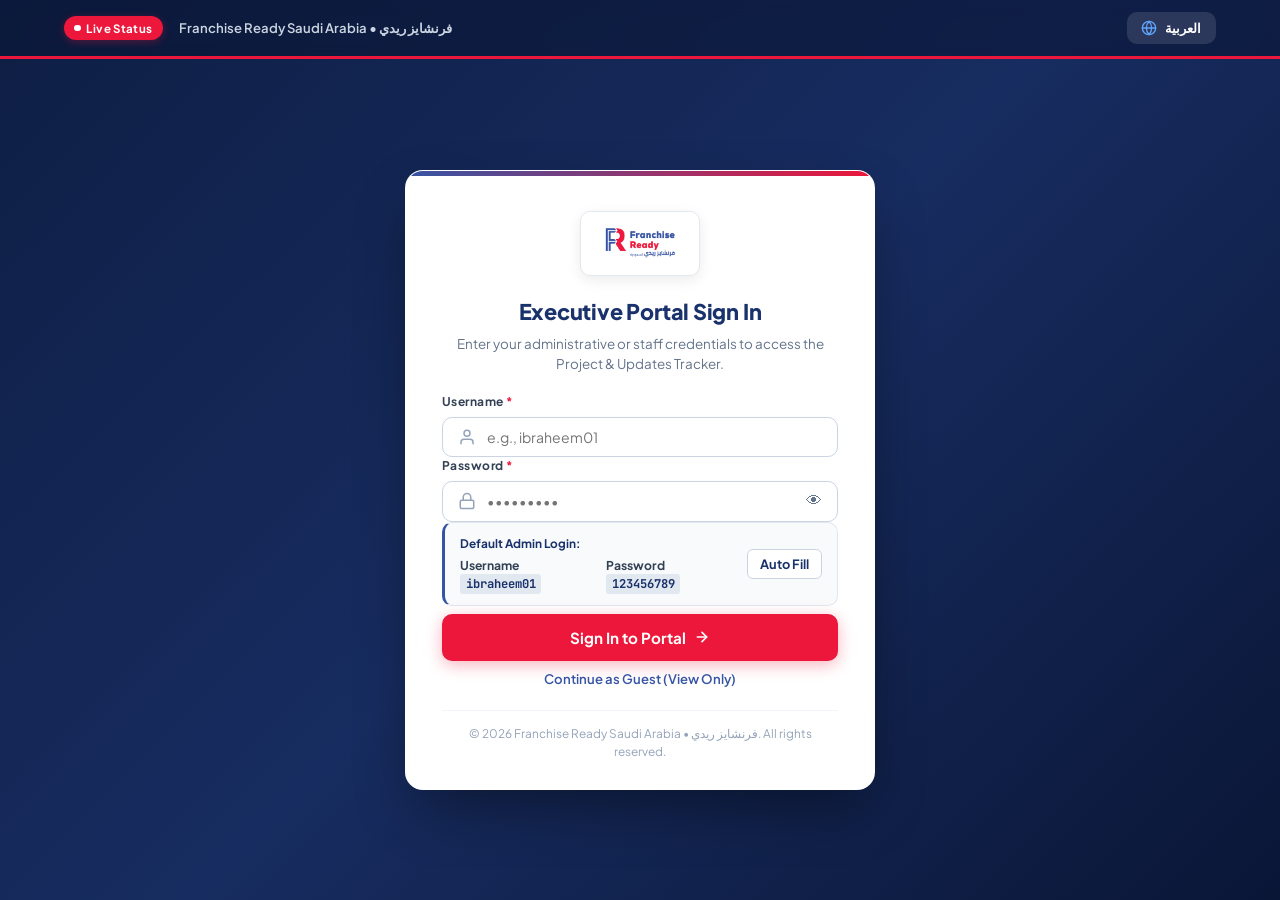
==== login.html @ 6744e1bd "new updates" ====
<!DOCTYPE html>
<html lang="en" dir="ltr" id="htmlRoot">
<head>
  <meta charset="UTF-8">
  <meta name="viewport" content="width=device-width, initial-scale=1.0">
  <title>Franchise Ready | Sign In - تسجيل الدخول</title>
  <link rel="icon" type="image/png" href="assets/logo.png">
  <link rel="preconnect" href="https://fonts.googleapis.com">
  <link rel="preconnect" href="https://fonts.gstatic.com" crossorigin>
  <link href="https://fonts.googleapis.com/css2?family=Cairo:wght@400;600;700;800;900&family=Plus+Jakarta+Sans:wght@400;500;600;700;800&family=JetBrains+Mono:wght@500;600&display=swap" rel="stylesheet">
  <link rel="stylesheet" href="css/style.css">
</head>
<body class="login-body">

  <!-- Top Ambient Header Line -->
  <div class="login-ambient-bar">
    <div class="login-ambient-inner">
      <div class="login-brand-meta">
        <span class="live-status-badge">
          <span class="live-dot"></span> <span data-i18n="liveStatus">Live Status</span>
        </span>
        <span class="login-system-title" data-i18n="appSubtitle">Franchise Ready Saudi Arabia &bull; فرنشايز ريدي</span>
      </div>

      <!-- Bilingual Language Switcher -->
      <button type="button" class="btn btn-lang-switch btn-lang-login" id="btnLangToggle" title="Switch Language / تغيير اللغة">
        <svg class="lang-icon" viewBox="0 0 24 24" width="16" height="16" fill="none" stroke="currentColor" stroke-width="2" stroke-linecap="round" stroke-linejoin="round">
          <circle cx="12" cy="12" r="10"></circle>
          <line x1="2" y1="12" x2="22" y2="12"></line>
          <path d="M12 2a15.3 15.3 0 0 1 4 10 15.3 15.3 0 0 1-4 10 15.3 15.3 0 0 1-4-10 15.3 15.3 0 0 1 4-10z"></path>
        </svg>
        <span id="langText">العربية</span>
      </button>
    </div>
  </div>

  <!-- Centered Login Container -->
  <main class="login-main-container">
    <div class="login-card">
      <!-- Top Red Brand Accent Strip -->
      <div class="login-card-accent"></div>

      <!-- Official Logo Presentation -->
      <div class="login-logo-container">
        <div class="brand-logo-card">
          <img src="assets/logo.png" alt="Franchise Ready Logo" class="brand-logo-img">
        </div>
      </div>

      <!-- Titles -->
      <div class="login-heading">
        <h1 class="login-title" data-i18n="loginPageTitle">Executive Portal Sign In</h1>
        <p class="login-desc" data-i18n="loginPageDesc">Enter your administrative or staff credentials to access the Project &amp; Updates Tracker.</p>
      </div>

      <!-- Alert Error Banner -->
      <div class="login-alert alert-danger" id="loginAlert" style="display: none;"></div>

      <!-- Login Form -->
      <form id="standaloneLoginForm" novalidate>
        <div class="form-group">
          <label for="inputUsername"><span data-i18n="lblUsername">Username</span> <span class="required">*</span></label>
          <div class="input-with-icon">
            <svg class="input-icon" viewBox="0 0 24 24" width="18" height="18" fill="none" stroke="currentColor" stroke-width="2" stroke-linecap="round" stroke-linejoin="round">
              <path d="M20 21v-2a4 4 0 0 0-4-4H8a4 4 0 0 0-4 4v2"></path>
              <circle cx="12" cy="7" r="4"></circle>
            </svg>
            <input type="text" id="inputUsername" class="form-control" placeholder="e.g., ibraheem01" required autocomplete="username">
          </div>
        </div>

        <div class="form-group">
          <label for="inputPassword"><span data-i18n="lblPassword">Password</span> <span class="required">*</span></label>
          <div class="input-with-icon">
            <svg class="input-icon" viewBox="0 0 24 24" width="18" height="18" fill="none" stroke="currentColor" stroke-width="2" stroke-linecap="round" stroke-linejoin="round">
              <rect x="3" y="11" width="18" height="11" rx="2" ry="2"></rect>
              <path d="M7 11V7a5 5 0 0 1 10 0v4"></path>
            </svg>
            <input type="password" id="inputPassword" class="form-control" placeholder="•••••••••" required autocomplete="current-password">
            <button type="button" class="btn-toggle-password" id="btnTogglePassword" title="Show/Hide Password">👁</button>
          </div>
        </div>

        <!-- Default Credentials Helper Card -->
        <div class="login-credentials-box">
          <div class="creds-info">
            <span class="creds-title" data-i18n="hintDefaultCreds">Default Admin Login:</span>
            <div class="creds-tags">
              <span><strong data-i18n="lblUsername">Username:</strong> <code>ibraheem01</code></span>
              <span><strong data-i18n="lblPassword">Password:</strong> <code>123456789</code></span>
            </div>
          </div>
          <button type="button" class="btn btn-sm btn-secondary btn-fill-demo" id="btnFillDemo" title="Auto-fill default admin credentials">
            <span data-i18n="btnAutoFill">Auto Fill</span>
          </button>
        </div>

        <!-- Submit Button -->
        <button type="submit" class="btn btn-primary btn-submit-login" id="btnSubmitLogin">
          <span data-i18n="btnSignIn">Sign In to Portal</span>
          <svg viewBox="0 0 24 24" width="16" height="16" fill="none" stroke="currentColor" stroke-width="2.5" stroke-linecap="round" stroke-linejoin="round">
            <line x1="5" y1="12" x2="19" y2="12"></line>
            <polyline points="12 5 19 12 12 19"></polyline>
          </svg>
        </button>

        <!-- Continue as Guest Option -->
        <div class="login-alt-actions">
          <a href="index.html" class="link-guest-mode" id="linkGuestMode" data-i18n="btnContinueGuest">
            &larr; <span data-i18n="btnContinueGuest">Continue as Guest (View Only)</span>
          </a>
        </div>
      </form>

      <!-- Bottom Security & Copyright Note -->
      <div class="login-footer-note">
        <p>&copy; 2026 Franchise Ready Saudi Arabia &bull; فرنشايز ريدي. <span data-i18n="loginRights">All rights reserved.</span></p>
      </div>
    </div>
  </main>

  <!-- Toast Notification Container -->
  <div class="toast-container" id="toastContainer"></div>

  <script src="js/login.js"></script>
</body>
</html>
---- css/style.css ----
/* ==========================================================================
   Franchise Ready (فرنشايز ريدي السعودية) - Executive Tracker Stylesheet
   Corporate Identity: Royal Blue (#3654a4), Deep Navy (#1a326b) & Scarlet Red (#ec173a)
   Bilingual Support (English & Arabic RTL / LTR), Fully Responsive (Mobile, Tablet, Desktop)
   User Authentication & Access Control, Dynamic Department Management
   Dedicated Standalone Login Page Styles
   ========================================================================== */

:root {
  --font-en: 'Plus Jakarta Sans', -apple-system, BlinkMacSystemFont, "Segoe UI", Roboto, sans-serif;
  --font-ar: 'Cairo', 'Tajawal', -apple-system, BlinkMacSystemFont, sans-serif;
  --font-primary: var(--font-en);
  --font-mono: 'JetBrains Mono', monospace;

  /* Franchise Ready Official Brand Palette */
  --brand-navy: #1a326b;          /* Corporate Royal Navy */
  --brand-navy-dark: #102149;
  --brand-blue: #3654a4;          /* "Franchise" & "F" Blue */
  --brand-blue-light: #5274cc;

  --brand-red: #ec173a;           /* "Ready" & "R" Scarlet Red */
  --brand-red-hover: #d31031;
  --brand-red-subtle: #fee2e2;
  --brand-red-glow: rgba(236, 23, 58, 0.32);

  /* Neutrals & Layout */
  --body-bg: #f3f6fa;
  --surface: #ffffff;
  --surface-hover: #f8fafc;
  --surface-border: #e2e8f0;
  --surface-shadow: 0 4px 16px -2px rgba(26, 50, 107, 0.06), 0 2px 6px -2px rgba(26, 50, 107, 0.03);

  --text-main: #0f172a;
  --text-secondary: #334155;
  --text-muted: #64748b;
  --text-light: #94a3b8;

  /* Status Tokens */
  --status-inprogress-bg: #e0f2fe;
  --status-inprogress-text: #0284c7;
  --status-inprogress-dot: #0284c7;
  --status-inprogress-bar: #0284c7;

  --status-delayed-bg: #fee2e2;
  --status-delayed-text: #ec173a;
  --status-delayed-dot: #ec173a;
  --status-delayed-bar: #ec173a;
  --status-delayed-row: #fff5f5;

  --status-completed-bg: #1a326b;
  --status-completed-text: #ffffff;
  --status-completed-dot: #38bdf8;
  --status-completed-bar: #1a326b;

  /* Design Constants */
  --radius-sm: 6px;
  --radius-md: 10px;
  --radius-lg: 14px;
  --radius-full: 9999px;
  --transition: all 0.2s cubic-bezier(0.16, 1, 0.3, 1);
}

/* Reset & Box Sizing */
*, *::before, *::after {
  box-sizing: border-box;
  margin: 0;
  padding: 0;
}

body {
  font-family: var(--font-primary);
  background-color: var(--body-bg);
  color: var(--text-main);
  line-height: 1.5;
  -webkit-font-smoothing: antialiased;
  min-height: 100vh;
  display: flex;
  flex-direction: column;
}

/* Arabic RTL Typography Mode */
html[dir="rtl"] body {
  font-family: var(--font-ar);
}

/* ==========================================================================
   Header: Franchise Ready Executive Royal Navy Bar with Red Accent
   ========================================================================== */
.app-header {
  background: linear-gradient(180deg, #1b326d 0%, #10214a 100%);
  color: #ffffff;
  border-bottom: 4px solid var(--brand-red);
  box-shadow: 0 4px 20px rgba(16, 33, 74, 0.35);
  position: sticky;
  top: 0;
  z-index: 100;
}

.header-container {
  max-width: 1440px;
  margin: 0 auto;
  padding: 0.95rem 1.75rem;
  display: flex;
  align-items: center;
  justify-content: space-between;
  gap: 1.5rem;
  flex-wrap: wrap;
}

.header-brand {
  display: flex;
  align-items: center;
  gap: 1.15rem;
}

/* Franchise Ready Logo Presentation Card */
.brand-logo-card {
  display: inline-flex;
  align-items: center;
  justify-content: center;
  background-color: #ffffff;
  padding: 0.35rem 0.85rem;
  border-radius: var(--radius-md);
  border: 1.5px solid rgba(255, 255, 255, 0.4);
  box-shadow: 0 4px 12px rgba(0, 0, 0, 0.16), inset 0 1px 0 rgba(255, 255, 255, 0.8);
  transition: var(--transition);
  text-decoration: none;
  cursor: pointer;
}

.brand-logo-card:hover {
  transform: translateY(-1px);
  box-shadow: 0 6px 16px rgba(236, 23, 58, 0.3);
  border-color: var(--brand-red);
}

.brand-logo-img {
  height: 46px;
  width: auto;
  object-fit: contain;
  display: block;
}

.header-titles {
  display: flex;
  flex-direction: column;
  gap: 0.2rem;
}

.title-row {
  display: flex;
  align-items: center;
  gap: 0.85rem;
  flex-wrap: wrap;
}

.app-title {
  font-size: 1.4rem;
  font-weight: 800;
  letter-spacing: -0.02em;
  color: #ffffff;
}

.live-status-badge {
  background-color: var(--brand-red);
  color: #ffffff;
  font-size: 0.72rem;
  font-weight: 700;
  padding: 0.2rem 0.65rem;
  border-radius: var(--radius-full);
  display: inline-flex;
  align-items: center;
  gap: 0.35rem;
  letter-spacing: 0.03em;
  box-shadow: 0 2px 8px var(--brand-red-glow);
}

.live-dot {
  width: 6.5px;
  height: 6.5px;
  border-radius: 50%;
  background-color: #ffffff;
  display: inline-block;
  animation: pulse-live 1.8s infinite;
}

@keyframes pulse-live {
  0% { transform: scale(0.9); opacity: 0.8; }
  50% { transform: scale(1.3); opacity: 1; }
  100% { transform: scale(0.9); opacity: 0.8; }
}

.app-subtitle {
  font-size: 0.82rem;
  color: #b5c7f0;
  font-weight: 500;
}

.header-actions {
  display: flex;
  align-items: center;
  gap: 0.75rem;
  flex-wrap: wrap;
}

/* ==========================================================================
   User Session & Account Dropdown
   ========================================================================== */
.user-session-wrap {
  position: relative;
}

.btn-user-profile {
  background: rgba(255, 255, 255, 0.12);
  border: 1.5px solid rgba(255, 255, 255, 0.25);
  color: #ffffff;
  font-family: inherit;
  font-size: 0.84rem;
  font-weight: 600;
  padding: 0.4rem 0.85rem;
  border-radius: var(--radius-full);
  display: inline-flex;
  align-items: center;
  gap: 0.55rem;
  cursor: pointer;
  transition: var(--transition);
}

.btn-user-profile:hover {
  background: rgba(255, 255, 255, 0.22);
  border-color: rgba(255, 255, 255, 0.45);
}

.user-avatar-mini {
  width: 26px;
  height: 26px;
  border-radius: 50%;
  background-color: var(--brand-red);
  color: #ffffff;
  font-size: 0.76rem;
  font-weight: 800;
  display: flex;
  align-items: center;
  justify-content: center;
  box-shadow: 0 2px 5px rgba(0, 0, 0, 0.2);
}

.user-name-label {
  max-width: 110px;
  overflow: hidden;
  text-overflow: ellipsis;
  white-space: nowrap;
}

.user-role-badge {
  background: rgba(255, 255, 255, 0.2);
  color: #ffffff;
  font-size: 0.68rem;
  font-weight: 700;
  padding: 0.1rem 0.45rem;
  border-radius: var(--radius-full);
}

.dropdown-caret {
  font-size: 0.75rem;
  opacity: 0.7;
}

/* User Account Dropdown Menu */
.user-dropdown-menu {
  position: absolute;
  top: calc(100% + 8px);
  right: 0;
  background: #ffffff;
  color: var(--text-main);
  border-radius: var(--radius-md);
  box-shadow: 0 10px 25px rgba(16, 33, 74, 0.25);
  border: 1px solid var(--surface-border);
  min-width: 210px;
  padding: 0.5rem 0;
  z-index: 200;
  animation: dropdown-fade 0.15s ease-out;
}

html[dir="rtl"] .user-dropdown-menu {
  right: auto;
  left: 0;
}

@keyframes dropdown-fade {
  from { opacity: 0; transform: translateY(-6px); }
  to { opacity: 1; transform: translateY(0); }
}

.dropdown-header {
  padding: 0.5rem 1rem 0.4rem;
  display: flex;
  flex-direction: column;
  gap: 0.1rem;
}

.dropdown-header strong {
  font-size: 0.88rem;
  color: var(--brand-navy);
}

.dropdown-header small {
  font-size: 0.75rem;
  color: var(--text-muted);
}

.dropdown-divider {
  height: 1px;
  background-color: var(--surface-border);
  margin: 0.4rem 0;
}

.dropdown-item {
  width: 100%;
  background: none;
  border: none;
  padding: 0.55rem 1rem;
  text-align: left;
  font-family: inherit;
  font-size: 0.84rem;
  font-weight: 600;
  color: var(--text-secondary);
  cursor: pointer;
  display: flex;
  align-items: center;
  gap: 0.6rem;
  transition: background-color 0.15s ease;
  text-decoration: none;
}

html[dir="rtl"] .dropdown-item {
  text-align: right;
}

.dropdown-item:hover {
  background-color: #f1f5f9;
  color: var(--brand-navy);
}

.dropdown-item.text-danger:hover {
  background-color: #fee2e2;
  color: var(--brand-red);
}

.dropdown-icon {
  font-size: 1rem;
}

/* Bilingual Language Switcher Button */
.btn-lang-switch {
  background: rgba(255, 255, 255, 0.12);
  border: 1.5px solid rgba(255, 255, 255, 0.28);
  color: #ffffff;
  font-weight: 700;
  font-size: 0.84rem;
  display: inline-flex;
  align-items: center;
  gap: 0.45rem;
  padding: 0.55rem 0.95rem;
  border-radius: var(--radius-md);
  cursor: pointer;
  transition: var(--transition);
  font-family: inherit;
}

.btn-lang-switch:hover {
  background: rgba(255, 255, 255, 0.24);
  border-color: #ffffff;
  transform: translateY(-1px);
}

.lang-icon {
  color: #60a5fa;
}

.date-display {
  display: flex;
  align-items: center;
  gap: 0.5rem;
  background: rgba(255, 255, 255, 0.09);
  border: 1px solid rgba(255, 255, 255, 0.15);
  padding: 0.55rem 0.95rem;
  border-radius: var(--radius-md);
  font-size: 0.84rem;
  font-weight: 600;
  color: #cbd5e1;
}

/* Button System */
.btn {
  display: inline-flex;
  align-items: center;
  justify-content: center;
  gap: 0.5rem;
  font-family: inherit;
  font-size: 0.875rem;
  font-weight: 600;
  padding: 0.55rem 1.1rem;
  border-radius: var(--radius-md);
  border: 1px solid transparent;
  cursor: pointer;
  transition: var(--transition);
  user-select: none;
  white-space: nowrap;
}

.btn-sm {
  padding: 0.35rem 0.75rem;
  font-size: 0.8rem;
  border-radius: var(--radius-sm);
}

.btn-secondary {
  background: rgba(255, 255, 255, 0.09);
  border-color: rgba(255, 255, 255, 0.18);
  color: #ffffff;
}

.btn-secondary:hover {
  background: rgba(255, 255, 255, 0.18);
  border-color: rgba(255, 255, 255, 0.28);
}

/* Franchise Ready Red Primary Button */
.btn-primary.btn-new-project {
  background-color: var(--brand-red);
  color: #ffffff;
  box-shadow: 0 4px 14px var(--brand-red-glow);
}

.btn-primary.btn-new-project:hover {
  background-color: var(--brand-red-hover);
  transform: translateY(-1px);
  box-shadow: 0 6px 18px rgba(236, 23, 58, 0.45);
}

/* ==========================================================================
   Main Content Layout
   ========================================================================== */
.main-wrapper {
  max-width: 1440px;
  margin: 0 auto;
  padding: 1.75rem 1.75rem 3.5rem;
  width: 100%;
  display: flex;
  flex-direction: column;
  gap: 1.5rem;
}

/* ==========================================================================
   KPI Metrics Grid with Franchise Ready Accents
   ========================================================================== */
.kpi-grid {
  display: grid;
  grid-template-columns: repeat(4, 1fr);
  gap: 1.25rem;
}

.kpi-card {
  background: var(--surface);
  border: 1px solid var(--surface-border);
  border-radius: var(--radius-lg);
  padding: 1.25rem 1.5rem;
  box-shadow: var(--surface-shadow);
  display: flex;
  align-items: center;
  justify-content: space-between;
  transition: var(--transition);
  position: relative;
  overflow: hidden;
}

.kpi-card:hover {
  transform: translateY(-2px);
  box-shadow: 0 10px 24px -4px rgba(26, 50, 107, 0.1);
}

.kpi-info {
  display: flex;
  flex-direction: column;
  gap: 0.35rem;
}

.kpi-label {
  font-size: 0.72rem;
  font-weight: 700;
  letter-spacing: 0.05em;
  color: var(--text-muted);
}

.kpi-value {
  font-size: 2.15rem;
  font-weight: 800;
  line-height: 1;
  color: var(--text-main);
}

.kpi-icon-box {
  width: 48px;
  height: 48px;
  border-radius: var(--radius-md);
  display: flex;
  align-items: center;
  justify-content: center;
}

/* Total Card */
.card-total .kpi-icon-box {
  background-color: #f1f5f9;
  color: var(--brand-navy);
}

/* In Progress Card */
.card-in-progress {
  border-left: 4.5px solid #0284c7;
}
.card-in-progress .kpi-icon-box {
  background-color: #e0f2fe;
  color: #0284c7;
}

/* Delayed / Urgent Card (Franchise Ready Red) */
.card-delayed {
  border-left: 4.5px solid var(--brand-red);
}
.card-delayed .kpi-icon-box {
  background-color: var(--brand-red-subtle);
  color: var(--brand-red);
}
.alert-text {
  color: var(--brand-red);
}

/* Completed Card (Franchise Ready Navy) */
.card-completed {
  border-left: 4.5px solid var(--brand-navy);
}
.card-completed .kpi-icon-box {
  background-color: #e2e8f0;
  color: var(--brand-navy);
}

/* RTL Mirrored Borders for KPI Cards */
html[dir="rtl"] .card-in-progress {
  border-left: 1px solid var(--surface-border);
  border-right: 4.5px solid #0284c7;
}
html[dir="rtl"] .card-delayed {
  border-left: 1px solid var(--surface-border);
  border-right: 4.5px solid var(--brand-red);
}
html[dir="rtl"] .card-completed {
  border-left: 1px solid var(--surface-border);
  border-right: 4.5px solid var(--brand-navy);
}

/* ==========================================================================
   Toolbar: Search & Filter Tabs
   ========================================================================== */
.toolbar-section {
  display: flex;
  align-items: center;
  justify-content: space-between;
  gap: 1.25rem;
  flex-wrap: wrap;
}

.search-input-wrapper {
  position: relative;
  flex: 1;
  min-width: 320px;
  max-width: 580px;
}

.search-icon {
  position: absolute;
  left: 1.1rem;
  top: 50%;
  transform: translateY(-50%);
  color: var(--text-light);
  pointer-events: none;
}

.search-input-wrapper input {
  width: 100%;
  background: var(--surface);
  border: 1px solid var(--surface-border);
  padding: 0.8rem 2.5rem 0.8rem 2.85rem;
  border-radius: var(--radius-full);
  font-family: inherit;
  font-size: 0.88rem;
  color: var(--text-main);
  outline: none;
  transition: var(--transition);
  box-shadow: 0 1px 3px rgba(0, 0, 0, 0.03);
}

.search-input-wrapper input:focus {
  border-color: var(--brand-red);
  box-shadow: 0 0 0 3px rgba(236, 23, 58, 0.12);
}

.btn-clear-search {
  position: absolute;
  right: 1rem;
  top: 50%;
  transform: translateY(-50%);
  background: none;
  border: none;
  color: var(--text-muted);
  cursor: pointer;
  font-size: 0.95rem;
  padding: 0.2rem;
  border-radius: 50%;
}
.btn-clear-search:hover {
  color: var(--text-main);
}

/* RTL Mirrored Search Input */
html[dir="rtl"] .search-icon {
  left: auto;
  right: 1.1rem;
}
html[dir="rtl"] .search-input-wrapper input {
  padding: 0.8rem 2.85rem 0.8rem 2.5rem;
}
html[dir="rtl"] .btn-clear-search {
  right: auto;
  left: 1rem;
}

.filter-pills {
  display: flex;
  align-items: center;
  gap: 0.5rem;
  background: var(--surface);
  padding: 0.35rem 0.45rem;
  border-radius: var(--radius-full);
  border: 1px solid var(--surface-border);
  box-shadow: var(--surface-shadow);
  overflow-x: auto;
}

.filter-btn {
  background: transparent;
  border: none;
  font-family: inherit;
  font-size: 0.84rem;
  font-weight: 600;
  color: var(--text-secondary);
  padding: 0.45rem 1rem;
  border-radius: var(--radius-full);
  cursor: pointer;
  transition: var(--transition);
  display: inline-flex;
  align-items: center;
  gap: 0.45rem;
  white-space: nowrap;
}

.filter-btn:hover {
  color: var(--text-main);
  background: #f1f5f9;
}

.filter-btn.active {
  background: var(--brand-navy);
  color: #ffffff;
}

.badge-count {
  font-size: 0.72rem;
  font-weight: 700;
  padding: 0.1rem 0.45rem;
  border-radius: var(--radius-full);
  background: rgba(0, 0, 0, 0.08);
  color: inherit;
}

.filter-btn.active .badge-count {
  background: rgba(255, 255, 255, 0.2);
  color: #ffffff;
}

.alert-count {
  color: var(--brand-red);
}
.filter-btn.active .alert-count {
  color: #ffffff;
}

/* ==========================================================================
   Table & Data Grid Presentation
   ========================================================================== */
.data-table-container {
  background: var(--surface);
  border-radius: var(--radius-lg);
  border: 1px solid var(--surface-border);
  box-shadow: var(--surface-shadow);
  overflow: hidden;
  display: flex;
  flex-direction: column;
}

.table-responsive {
  width: 100%;
  overflow-x: auto;
}

.projects-table {
  width: 100%;
  border-collapse: collapse;
  text-align: left;
}

html[dir="rtl"] .projects-table {
  text-align: right;
}

.projects-table thead th {
  background-color: var(--brand-navy);
  color: #ffffff;
  font-size: 0.74rem;
  font-weight: 700;
  letter-spacing: 0.05em;
  padding: 1.05rem 1.25rem;
  border: none;
  white-space: nowrap;
  user-select: none;
  border-bottom: 2.5px solid var(--brand-red);
}

.projects-table thead th.sortable {
  cursor: pointer;
  transition: background-color 0.15s ease;
}

.projects-table thead th.sortable:hover {
  background-color: #213d7f;
}

.th-content {
  display: inline-flex;
  align-items: center;
  gap: 0.4rem;
}

.sort-icon {
  font-size: 0.8rem;
  opacity: 0.6;
}

.projects-table tbody tr {
  border-bottom: 1px solid #f1f5f9;
  transition: background-color 0.15s ease;
}

.projects-table tbody tr:hover {
  background-color: var(--surface-hover);
}

.projects-table tbody tr.row-delayed-urgent {
  background-color: var(--status-delayed-row);
}
.projects-table tbody tr.row-delayed-urgent:hover {
  background-color: #ffeceb;
}

.projects-table td {
  padding: 1.1rem 1.25rem;
  font-size: 0.88rem;
  color: var(--text-main);
  vertical-align: middle;
}

/* Department Cell */
.dept-cell {
  display: flex;
  align-items: center;
  gap: 0.75rem;
}

.dept-icon-box {
  color: #3b82f6;
  display: flex;
  align-items: center;
  justify-content: center;
  flex-shrink: 0;
}

.dept-info {
  display: flex;
  flex-direction: column;
}

.dept-name {
  font-weight: 700;
  color: var(--text-main);
}

.dept-project-code {
  font-size: 0.76rem;
  font-family: var(--font-mono);
  color: var(--text-muted);
}

/* Project Manager Cell */
.manager-cell {
  display: flex;
  align-items: center;
  gap: 0.75rem;
}

.manager-avatar {
  width: 32px;
  height: 32px;
  border-radius: 50%;
  background-color: #e0f2fe;
  color: #0369a1;
  font-size: 0.82rem;
  font-weight: 800;
  display: flex;
  align-items: center;
  justify-content: center;
  flex-shrink: 0;
  border: 1.5px solid #bae6fd;
}

.manager-avatar.avatar-s { background-color: #fee2e2; color: var(--brand-red); border-color: #fecaca; }
.manager-avatar.avatar-t { background-color: #e0e7ff; color: #4338ca; border-color: #c7d2fe; }
.manager-avatar.avatar-n { background-color: #fef3c7; color: #b45309; border-color: #fde68a; }
.manager-avatar.avatar-k { background-color: #e0f2fe; color: #0369a1; border-color: #bae6fd; }

.manager-name {
  font-weight: 600;
  color: var(--text-secondary);
}

/* Status Badges */
.status-pill {
  display: inline-flex;
  align-items: center;
  gap: 0.45rem;
  padding: 0.35rem 0.85rem;
  border-radius: var(--radius-full);
  font-size: 0.8rem;
  font-weight: 700;
  letter-spacing: 0.01em;
  white-space: nowrap;
}

.status-pill.in-progress {
  background-color: var(--status-inprogress-bg);
  color: var(--status-inprogress-text);
}
.status-pill.in-progress .status-dot {
  width: 6.5px;
  height: 6.5px;
  border-radius: 50%;
  background-color: var(--status-inprogress-dot);
}

.status-pill.delayed-urgent {
  background-color: var(--status-delayed-bg);
  color: var(--status-delayed-text);
}
.status-pill.delayed-urgent .status-dot {
  width: 6.5px;
  height: 6.5px;
  border-radius: 50%;
  background-color: var(--status-delayed-dot);
}

.status-pill.completed {
  background-color: var(--status-completed-bg);
  color: var(--status-completed-text);
}
.status-pill.completed .status-dot {
  display: none;
}
.status-pill.completed::before {
  content: "✓";
  font-weight: 800;
  font-size: 0.85rem;
  margin-right: 0.2rem;
}
html[dir="rtl"] .status-pill.completed::before {
  margin-right: 0;
  margin-left: 0.2rem;
}

/* Progress Cell */
.progress-cell {
  display: flex;
  flex-direction: column;
  gap: 0.35rem;
  min-width: 140px;
}

.progress-header {
  display: flex;
  justify-content: space-between;
  font-size: 0.78rem;
  font-weight: 700;
  color: var(--text-secondary);
}

.progress-track {
  height: 6.5px;
  width: 100%;
  background-color: #e2e8f0;
  border-radius: var(--radius-full);
  overflow: hidden;
}

.progress-fill {
  height: 100%;
  border-radius: var(--radius-full);
  transition: width 0.4s ease;
}

.progress-fill.fill-in-progress { background-color: var(--status-inprogress-bar); }
.progress-fill.fill-delayed { background-color: var(--status-delayed-bar); }
.progress-fill.fill-completed { background-color: var(--status-completed-bar); }

/* Latest Updates Cell with Click-to-edit */
.update-cell {
  max-width: 380px;
  cursor: pointer;
  position: relative;
  padding: 0.4rem 0.5rem;
  border-radius: var(--radius-sm);
  transition: background-color 0.15s ease;
}

.update-cell:hover {
  background-color: rgba(54, 84, 164, 0.08);
}

.update-text {
  font-size: 0.86rem;
  line-height: 1.45;
  color: var(--text-main);
  display: -webkit-box;
  -webkit-line-clamp: 2;
  -webkit-box-orient: vertical;
  overflow: hidden;
}

.update-meta {
  display: flex;
  align-items: center;
  gap: 0.4rem;
  margin-top: 0.35rem;
  font-size: 0.74rem;
  color: var(--text-light);
}

.update-edit-hint {
  font-size: 0.72rem;
  color: var(--brand-blue);
  font-weight: 600;
  opacity: 0;
  transition: opacity 0.15s ease;
}

.update-cell:hover .update-edit-hint {
  opacity: 1;
}

/* Due Date Cell */
.date-cell {
  display: inline-flex;
  align-items: center;
  gap: 0.5rem;
  font-family: var(--font-mono);
  font-size: 0.84rem;
  color: var(--text-secondary);
  white-space: nowrap;
}

.date-cell svg {
  color: #3b82f6;
}

.date-overdue {
  color: var(--brand-red);
  font-weight: 700;
}
.date-overdue svg {
  color: var(--brand-red);
}

/* Action Buttons */
.actions-cell {
  display: flex;
  align-items: center;
  justify-content: center;
  gap: 0.5rem;
}

.btn-action-icon {
  width: 32px;
  height: 32px;
  border-radius: var(--radius-sm);
  border: 1px solid transparent;
  background: transparent;
  display: inline-flex;
  align-items: center;
  justify-content: center;
  cursor: pointer;
  transition: var(--transition);
}

.btn-action-edit {
  color: var(--brand-blue);
}
.btn-action-edit:hover {
  background-color: #eff6ff;
  border-color: #bfdbfe;
}

.btn-action-delete {
  color: var(--brand-red);
}
.btn-action-delete:hover {
  background-color: #fef2f2;
  border-color: #fecaca;
}

/* ==========================================================================
   Table Footer & Legend
   ========================================================================== */
.table-footer {
  padding: 1.1rem 1.5rem;
  border-top: 1px solid var(--surface-border);
  background-color: #fafbfd;
  display: flex;
  align-items: center;
  justify-content: space-between;
  flex-wrap: wrap;
  gap: 1rem;
}

.legend-group {
  display: flex;
  align-items: center;
  gap: 1.5rem;
  flex-wrap: wrap;
  font-size: 0.8rem;
  color: var(--text-secondary);
  font-weight: 500;
}

.legend-item {
  display: flex;
  align-items: center;
  gap: 0.45rem;
}

.legend-dot {
  width: 8.5px;
  height: 8.5px;
  border-radius: 50%;
}
.dot-blue { background-color: #0284c7; }
.dot-red { background-color: var(--brand-red); }

.inline-edit-hint {
  color: var(--brand-blue);
  font-weight: 600;
  background: #eff6ff;
  padding: 0.2rem 0.6rem;
  border-radius: var(--radius-sm);
}

.footer-meta {
  display: flex;
  align-items: center;
  gap: 1.25rem;
}

.btn-text-action {
  background: none;
  border: none;
  font-family: inherit;
  font-size: 0.8rem;
  font-weight: 600;
  color: #64748b;
  cursor: pointer;
  display: inline-flex;
  align-items: center;
  gap: 0.35rem;
  transition: color 0.15s ease;
}
.btn-text-action:hover {
  color: var(--brand-red);
}

.last-sync-time {
  font-size: 0.78rem;
  color: var(--text-light);
}

/* Empty State */
.empty-state {
  padding: 3.5rem 1.5rem;
  text-align: center;
  display: flex;
  flex-direction: column;
  align-items: center;
  gap: 0.75rem;
}
.empty-icon {
  font-size: 2.75rem;
  opacity: 0.7;
}
.empty-state h3 {
  font-size: 1.25rem;
  font-weight: 700;
  color: var(--text-main);
}
.empty-state p {
  color: var(--text-muted);
  max-width: 420px;
  font-size: 0.88rem;
}

/* ==========================================================================
   Modals: Franchise Ready Branded Dialogs (Matches Screenshot 1 & 2)
   ========================================================================== */
.modal-backdrop {
  position: fixed;
  inset: 0;
  background-color: rgba(16, 33, 74, 0.72);
  backdrop-filter: blur(4px);
  display: flex;
  align-items: center;
  justify-content: center;
  z-index: 1000;
  opacity: 0;
  visibility: hidden;
  transition: all 0.2s cubic-bezier(0.16, 1, 0.3, 1);
  padding: 1rem;
}

.modal-backdrop.show {
  opacity: 1;
  visibility: visible;
}

.modal-dialog {
  background: var(--surface);
  border-radius: var(--radius-lg);
  box-shadow: 0 20px 40px -8px rgba(16, 33, 74, 0.45);
  width: 100%;
  max-width: 640px;
  overflow: hidden;
  transform: translateY(20px) scale(0.97);
  transition: transform 0.25s cubic-bezier(0.16, 1, 0.3, 1);
  border: 1px solid rgba(255, 255, 255, 0.15);
}

.modal-backdrop.show .modal-dialog {
  transform: translateY(0) scale(1);
}

.modal-dialog.modal-sm {
  max-width: 460px;
}

/* Modal Header: Franchise Ready Navy with Red Accent Line */
.modal-header {
  background: linear-gradient(180deg, #1b326d 0%, #10214a 100%);
  color: #ffffff;
  padding: 1.15rem 1.5rem;
  display: flex;
  align-items: center;
  justify-content: space-between;
  border-bottom: 3.5px solid var(--brand-red);
}

.modal-title-wrap {
  display: flex;
  align-items: center;
  gap: 0.75rem;
}

.modal-header-icon {
  color: var(--brand-red);
  display: flex;
  align-items: center;
}

.modal-title {
  font-size: 1.15rem;
  font-weight: 700;
  color: #ffffff;
}

.btn-modal-close {
  background: rgba(255, 255, 255, 0.1);
  border: none;
  color: #ffffff;
  width: 28px;
  height: 28px;
  border-radius: var(--radius-sm);
  cursor: pointer;
  display: flex;
  align-items: center;
  justify-content: center;
  font-size: 0.9rem;
  transition: background-color 0.15s ease;
}
.btn-modal-close:hover {
  background: var(--brand-red);
}

.modal-body {
  padding: 1.5rem;
  display: flex;
  flex-direction: column;
  gap: 1.15rem;
  max-height: calc(85vh - 130px);
  overflow-y: auto;
}

.form-grid-2 {
  display: grid;
  grid-template-columns: 1fr 1fr;
  gap: 1rem;
}

.form-grid-3 {
  display: grid;
  grid-template-columns: 1.1fr 1.1fr 1.3fr;
  gap: 1rem;
  align-items: end;
}

.form-group {
  display: flex;
  flex-direction: column;
  gap: 0.35rem;
}

.form-group label {
  font-size: 0.75rem;
  font-weight: 700;
  letter-spacing: 0.04em;
  color: var(--text-secondary);
}

.form-group label .required {
  color: var(--brand-red);
}

.form-control {
  font-family: inherit;
  font-size: 0.88rem;
  color: var(--text-main);
  background-color: #ffffff;
  border: 1px solid #cbd5e1;
  border-radius: var(--radius-md);
  padding: 0.65rem 0.85rem;
  outline: none;
  transition: var(--transition);
  width: 100%;
}

.form-control:focus {
  border-color: var(--brand-blue);
  box-shadow: 0 0 0 3px rgba(54, 84, 164, 0.15);
}

.form-control.is-invalid {
  border-color: var(--brand-red);
}

.field-error {
  font-size: 0.72rem;
  color: var(--brand-red);
  font-weight: 600;
  min-height: 14px;
}

/* ==========================================================================
   Dynamic Department Choose / Add Styles
   ========================================================================== */
.dept-label-row {
  display: flex;
  align-items: center;
  justify-content: space-between;
}

.btn-add-dept-pill {
  color: var(--brand-blue);
  font-size: 0.74rem;
  font-weight: 700;
  background: #eff6ff;
  border: 1px solid #bfdbfe;
  padding: 0.15rem 0.55rem;
  border-radius: var(--radius-full);
  display: inline-flex;
  align-items: center;
  gap: 0.25rem;
  transition: var(--transition);
}

.btn-add-dept-pill:hover {
  background: var(--brand-blue);
  color: #ffffff;
  border-color: var(--brand-blue);
}

.plus-icon {
  font-weight: 800;
  font-size: 0.85rem;
}

.inline-add-dept-box {
  margin-top: 0.45rem;
  background: #f8fafc;
  border: 1px dashed var(--brand-blue);
  border-radius: var(--radius-md);
  padding: 0.65rem;
  display: flex;
  flex-direction: column;
  gap: 0.5rem;
  animation: dropdown-fade 0.2s ease-out;
}

.add-dept-actions {
  display: flex;
  justify-content: flex-end;
  gap: 0.45rem;
}

/* Custom Range Slider with Percentage Badge */
.progress-label-row {
  display: flex;
  justify-content: space-between;
  align-items: center;
  margin-bottom: 0.2rem;
}

.progress-badge-val {
  background-color: #e0f2fe;
  color: #0369a1;
  font-family: var(--font-mono);
  font-size: 0.78rem;
  font-weight: 800;
  padding: 0.15rem 0.5rem;
  border-radius: var(--radius-sm);
  border: 1px solid #bae6fd;
}

.range-slider-wrapper {
  padding: 0.45rem 0;
}

input[type="range"] {
  -webkit-appearance: none;
  width: 100%;
  height: 6px;
  background: #cbd5e1;
  border-radius: 5px;
  outline: none;
  cursor: pointer;
}

input[type="range"]::-webkit-slider-thumb {
  -webkit-appearance: none;
  appearance: none;
  width: 18px;
  height: 18px;
  border-radius: 50%;
  background: var(--brand-blue);
  border: 2px solid #ffffff;
  box-shadow: 0 2px 5px rgba(0, 0, 0, 0.25);
  cursor: pointer;
  transition: transform 0.1s ease;
}

input[type="range"]::-webkit-slider-thumb:hover {
  transform: scale(1.15);
}

/* Modal Footer */
.modal-footer {
  padding: 1.15rem 1.5rem;
  background-color: #f8fafc;
  border-top: 1px solid var(--surface-border);
  display: flex;
  align-items: center;
  justify-content: flex-end;
  gap: 0.75rem;
}

.btn-cancel {
  background: #ffffff;
  border: 1px solid #cbd5e1;
  color: var(--text-secondary);
}
.btn-cancel:hover {
  background: #f1f5f9;
  color: var(--text-main);
}

.btn-save {
  background-color: #2563eb;
  color: #ffffff;
  box-shadow: 0 2px 6px rgba(37, 99, 235, 0.3);
}
.btn-save:hover {
  background-color: #1d4ed8;
}

.modal-header-danger {
  background: #991b1b;
  border-bottom-color: var(--brand-red);
}

.btn-danger {
  background-color: var(--brand-red);
  color: #ffffff;
}
.btn-danger:hover {
  background-color: var(--brand-red-hover);
}

/* ==========================================================================
   Login Modal & Hints
   ========================================================================== */
.login-modal-logo {
  height: 34px;
  width: auto;
  object-fit: contain;
}

.login-alert {
  padding: 0.65rem 0.95rem;
  border-radius: var(--radius-md);
  font-size: 0.82rem;
  font-weight: 600;
  margin-bottom: 0.25rem;
}
.alert-danger {
  background-color: #fee2e2;
  color: #b91c1c;
  border: 1px solid #fecaca;
}

.login-credentials-hint {
  background-color: #f1f5f9;
  border-left: 3.5px solid var(--brand-blue);
  padding: 0.65rem 0.85rem;
  border-radius: var(--radius-sm);
  font-size: 0.78rem;
  color: var(--text-secondary);
  display: flex;
  flex-direction: column;
  gap: 0.2rem;
  margin-top: 0.35rem;
}
html[dir="rtl"] .login-credentials-hint {
  border-left: none;
  border-right: 3.5px solid var(--brand-blue);
}

.login-credentials-hint code {
  font-family: var(--font-mono);
  background: #e2e8f0;
  padding: 0.1rem 0.35rem;
  border-radius: 3px;
  color: var(--brand-navy);
  font-weight: 700;
}

/* ==========================================================================
   User Management Modal
   ========================================================================== */
.user-mgmt-top {
  display: flex;
  align-items: center;
  justify-content: space-between;
  margin-bottom: 0.75rem;
}
.user-mgmt-top h3 {
  font-size: 1.05rem;
  font-weight: 700;
  color: var(--brand-navy);
}

.add-user-card {
  background: #f8fafc;
  border: 1px solid var(--surface-border);
  border-radius: var(--radius-md);
  padding: 1rem;
  margin-bottom: 1.25rem;
  animation: dropdown-fade 0.2s ease-out;
}
.add-user-card h4 {
  font-size: 0.92rem;
  font-weight: 700;
  color: var(--brand-navy);
  margin-bottom: 0.75rem;
}

.add-user-btn-row {
  display: flex;
  justify-content: flex-end;
  gap: 0.5rem;
  margin-top: 0.5rem;
}

.users-table {
  width: 100%;
  border-collapse: collapse;
}

.users-table th {
  background: var(--surface-hover);
  color: var(--text-secondary);
  font-size: 0.76rem;
  font-weight: 700;
  padding: 0.65rem 0.85rem;
  border-bottom: 1px solid var(--surface-border);
  text-align: left;
}
html[dir="rtl"] .users-table th {
  text-align: right;
}

.users-table td {
  padding: 0.75rem 0.85rem;
  font-size: 0.85rem;
  border-bottom: 1px solid #f1f5f9;
  vertical-align: middle;
}

.role-badge {
  font-size: 0.72rem;
  font-weight: 700;
  padding: 0.15rem 0.55rem;
  border-radius: var(--radius-full);
  display: inline-block;
}

.role-badge.role-admin {
  background-color: #fee2e2;
  color: var(--brand-red);
  border: 1px solid #fecaca;
}

.role-badge.role-user {
  background-color: #e0f2fe;
  color: #0369a1;
  border: 1px solid #bae6fd;
}

/* ==========================================================================
   STANDALONE LOGIN PAGE STYLES (login.html)
   ========================================================================== */
.login-body {
  min-height: 100vh;
  background: linear-gradient(135deg, #0e1e44 0%, #172c60 50%, #0a1636 100%);
  display: flex;
  flex-direction: column;
  position: relative;
  overflow-x: hidden;
}

/* Top Ambient Bar */
.login-ambient-bar {
  width: 100%;
  border-bottom: 3px solid var(--brand-red);
  background: rgba(10, 22, 54, 0.6);
  backdrop-filter: blur(8px);
  position: relative;
  z-index: 20;
}

.login-ambient-inner {
  max-width: 1200px;
  margin: 0 auto;
  padding: 0.75rem 1.5rem;
  display: flex;
  align-items: center;
  justify-content: space-between;
}

.login-brand-meta {
  display: flex;
  align-items: center;
  gap: 1rem;
}

.login-system-title {
  color: #cbd5e1;
  font-size: 0.82rem;
  font-weight: 600;
}

.btn-lang-login {
  padding: 0.45rem 0.85rem;
  font-size: 0.8rem;
}

/* Main Container Centering */
.login-main-container {
  flex: 1;
  display: flex;
  align-items: center;
  justify-content: center;
  padding: 2.5rem 1.5rem;
  position: relative;
  z-index: 10;
}

/* Login Card */
.login-card {
  width: 100%;
  max-width: 470px;
  background: #ffffff;
  border-radius: 18px;
  box-shadow: 0 25px 60px -12px rgba(0, 0, 0, 0.45);
  border: 1px solid rgba(255, 255, 255, 0.18);
  position: relative;
  overflow: hidden;
  padding: 2.25rem 2.25rem 1.75rem;
  display: flex;
  flex-direction: column;
  gap: 1.25rem;
  animation: card-appear 0.3s cubic-bezier(0.16, 1, 0.3, 1);
}

@keyframes card-appear {
  from { opacity: 0; transform: translateY(20px) scale(0.97); }
  to { opacity: 1; transform: translateY(0) scale(1); }
}

.login-card-accent {
  position: absolute;
  top: 0;
  left: 0;
  right: 0;
  height: 5px;
  background: linear-gradient(90deg, var(--brand-blue) 0%, var(--brand-red) 100%);
}

.login-logo-container {
  display: flex;
  justify-content: center;
  margin-top: 0.25rem;
}

.login-logo-container .brand-logo-card {
  box-shadow: 0 4px 14px rgba(0, 0, 0, 0.08);
  border: 1.5px solid #e2e8f0;
}
.login-logo-container .brand-logo-img {
  height: 52px;
}

.login-heading {
  text-align: center;
  display: flex;
  flex-direction: column;
  gap: 0.35rem;
}

.login-title {
  font-size: 1.35rem;
  font-weight: 800;
  color: var(--brand-navy);
  letter-spacing: -0.01em;
}

.login-desc {
  font-size: 0.84rem;
  color: var(--text-muted);
  line-height: 1.45;
}

/* Input With Icon */
.input-with-icon {
  position: relative;
  display: flex;
  align-items: center;
}

.input-icon {
  position: absolute;
  left: 1rem;
  color: var(--text-light);
  pointer-events: none;
}

html[dir="rtl"] .input-icon {
  left: auto;
  right: 1rem;
}

.input-with-icon .form-control {
  padding-left: 2.75rem;
  padding-right: 2.5rem;
}

html[dir="rtl"] .input-with-icon .form-control {
  padding-left: 2.5rem;
  padding-right: 2.75rem;
}

.btn-toggle-password {
  position: absolute;
  right: 0.75rem;
  background: none;
  border: none;
  cursor: pointer;
  font-size: 1rem;
  color: var(--text-muted);
  padding: 0.25rem;
}

html[dir="rtl"] .btn-toggle-password {
  right: auto;
  left: 0.75rem;
}

/* Credentials Helper Box */
.login-credentials-box {
  background: #f8fafc;
  border: 1px solid var(--surface-border);
  border-left: 3.5px solid var(--brand-blue);
  border-radius: var(--radius-md);
  padding: 0.75rem 0.95rem;
  display: flex;
  align-items: center;
  justify-content: space-between;
  gap: 0.75rem;
}

html[dir="rtl"] .login-credentials-box {
  border-left: 1px solid var(--surface-border);
  border-right: 3.5px solid var(--brand-blue);
}

.creds-info {
  display: flex;
  flex-direction: column;
  gap: 0.2rem;
}

.creds-title {
  font-size: 0.74rem;
  font-weight: 700;
  color: var(--brand-navy);
}

.creds-tags {
  display: flex;
  gap: 0.65rem;
  font-size: 0.76rem;
  color: var(--text-secondary);
}

.creds-tags code {
  font-family: var(--font-mono);
  background: #e2e8f0;
  padding: 0.1rem 0.35rem;
  border-radius: 3px;
  color: var(--brand-navy);
  font-weight: 700;
}

.btn-fill-demo {
  background: #ffffff;
  border: 1px solid #cbd5e1;
  color: var(--brand-navy);
  font-weight: 700;
  cursor: pointer;
}
.btn-fill-demo:hover {
  background: #f1f5f9;
  border-color: var(--brand-blue);
}

/* Submit Login Button */
.btn-submit-login {
  width: 100%;
  background: var(--brand-red);
  color: #ffffff;
  padding: 0.8rem 1.25rem;
  font-size: 0.95rem;
  font-weight: 700;
  box-shadow: 0 4px 16px var(--brand-red-glow);
  margin-top: 0.5rem;
}
.btn-submit-login:hover {
  background: var(--brand-red-hover);
  transform: translateY(-1px);
  box-shadow: 0 6px 20px rgba(236, 23, 58, 0.45);
}

.login-alt-actions {
  text-align: center;
  margin-top: 0.35rem;
}

.link-guest-mode {
  font-size: 0.82rem;
  font-weight: 600;
  color: var(--brand-blue);
  text-decoration: none;
  transition: color 0.15s ease;
}
.link-guest-mode:hover {
  color: var(--brand-red);
  text-decoration: underline;
}

.login-footer-note {
  text-align: center;
  border-top: 1px solid #f1f5f9;
  padding-top: 0.85rem;
  font-size: 0.74rem;
  color: var(--text-light);
}

/* ==========================================================================
   Mobile Floating Action Button (FAB)
   ========================================================================== */
.fab-new-project {
  display: none;
  position: fixed;
  bottom: 1.5rem;
  right: 1.5rem;
  width: 56px;
  height: 56px;
  border-radius: 50%;
  background-color: var(--brand-red);
  color: #ffffff;
  border: none;
  box-shadow: 0 4px 18px var(--brand-red-glow);
  cursor: pointer;
  z-index: 90;
  align-items: center;
  justify-content: center;
  transition: transform 0.2s cubic-bezier(0.16, 1, 0.3, 1);
}

html[dir="rtl"] .fab-new-project {
  right: auto;
  left: 1.5rem;
}

.fab-new-project:active {
  transform: scale(0.92);
}

/* ==========================================================================
   Toast Notifications
   ========================================================================== */
.toast-container {
  position: fixed;
  bottom: 1.5rem;
  right: 1.5rem;
  display: flex;
  flex-direction: column;
  gap: 0.5rem;
  z-index: 2000;
  pointer-events: none;
}

html[dir="rtl"] .toast-container {
  right: auto;
  left: 1.5rem;
}

.toast {
  pointer-events: auto;
  background: var(--brand-navy);
  color: #ffffff;
  padding: 0.75rem 1.15rem;
  border-radius: var(--radius-md);
  box-shadow: 0 10px 25px -5px rgba(0, 0, 0, 0.35);
  font-size: 0.85rem;
  font-weight: 500;
  display: flex;
  align-items: center;
  gap: 0.65rem;
  transform: translateY(20px);
  opacity: 0;
  transition: all 0.25s cubic-bezier(0.16, 1, 0.3, 1);
}

.toast.show {
  transform: translateY(0);
  opacity: 1;
}

.toast-success { border-left: 4px solid #10b981; }
.toast-error { border-left: 4px solid var(--brand-red); }
.toast-info { border-left: 4px solid #38bdf8; }

html[dir="rtl"] .toast-success { border-left: none; border-right: 4px solid #10b981; }
html[dir="rtl"] .toast-error { border-left: none; border-right: 4px solid var(--brand-red); }
html[dir="rtl"] .toast-info { border-left: none; border-right: 4px solid #38bdf8; }

/* ==========================================================================
   Responsive Breakpoints: Tablets & Mobile
   ========================================================================== */
@media (max-width: 1024px) {
  .kpi-grid {
    grid-template-columns: repeat(2, 1fr);
  }

  .toolbar-section {
    flex-direction: column;
    align-items: stretch;
  }

  .search-input-wrapper {
    max-width: 100%;
  }

  .filter-pills {
    justify-content: flex-start;
  }
}

@media (max-width: 768px) {
  .header-container {
    padding: 0.85rem 1rem;
    gap: 0.85rem;
  }

  .brand-logo-img {
    height: 38px;
  }

  .header-actions .btn-print,
  .header-actions .btn-export-csv,
  .header-actions .date-display {
    display: none;
  }

  .header-actions .btn-new-project {
    padding: 0.45rem 0.85rem;
    font-size: 0.8rem;
  }

  .main-wrapper {
    padding: 1rem 1rem 5rem;
  }

  .kpi-grid {
    grid-template-columns: 1fr;
    gap: 0.75rem;
  }

  .kpi-card {
    padding: 1rem 1.25rem;
  }

  .form-grid-2,
  .form-grid-3 {
    grid-template-columns: 1fr;
  }

  .fab-new-project {
    display: flex;
  }

  .table-footer {
    flex-direction: column;
    align-items: flex-start;
  }

  .login-card {
    padding: 1.5rem;
  }

  .creds-tags {
    flex-direction: column;
    gap: 0.25rem;
  }

  /* Mobile Responsive Table Transformation */
  .projects-table thead {
    display: none;
  }

  .projects-table,
  .projects-table tbody,
  .projects-table tr,
  .projects-table td {
    display: block;
    width: 100%;
  }

  .projects-table tbody tr {
    margin-bottom: 1rem;
    border: 1px solid var(--surface-border);
    border-radius: var(--radius-md);
    background-color: #ffffff;
    box-shadow: 0 2px 6px rgba(0, 0, 0, 0.04);
    padding: 0.5rem 0;
  }

  .projects-table td {
    padding: 0.65rem 1rem;
    display: flex;
    justify-content: space-between;
    align-items: center;
    border-bottom: 1px solid #f1f5f9;
  }

  .projects-table td:last-child {
    border-bottom: none;
  }

  .projects-table td::before {
    content: attr(data-label);
    font-size: 0.72rem;
    font-weight: 700;
    color: var(--text-muted);
    letter-spacing: 0.03em;
  }

  .projects-table td.td-dept::before { display: none; }
  .projects-table td.td-dept {
    border-bottom: 1px solid #e2e8f0;
    background-color: #f8fafc;
    padding: 0.85rem 1rem;
  }

  .update-cell {
    max-width: 100%;
    text-align: right;
  }

  html[dir="rtl"] .update-cell {
    text-align: left;
  }
}

/* ==========================================================================
   Print / Export PDF Optimization with Franchise Ready Branding
   ========================================================================== */
@media print {
  body {
    background-color: #ffffff !important;
    color: #000000 !important;
  }

  .app-header,
  .toolbar-section,
  .header-actions,
  .fab-new-project,
  .btn-action-icon,
  .th-actions,
  .td-actions,
  .table-footer .footer-meta,
  .inline-edit-hint {
    display: none !important;
  }

  .print-header-cover {
    display: block !important;
    padding-bottom: 1.5rem;
    margin-bottom: 1.5rem;
    border-bottom: 3px solid #ec173a;
  }

  .print-brand-wrap {
    display: flex;
    align-items: center;
    gap: 1.25rem;
    margin-bottom: 0.5rem;
  }

  .print-logo {
    height: 55px;
    width: auto;
  }

  .print-header-cover h2 {
    font-size: 1.35rem;
    font-weight: 800;
    color: #1a326b;
    margin: 0;
  }

  .print-header-cover p {
    font-size: 0.85rem;
    color: #64748b;
    margin: 0.15rem 0 0;
    letter-spacing: 0.05em;
  }

  .print-meta-line {
    font-size: 0.75rem !important;
    color: #94a3b8 !important;
    margin-top: 0.75rem !important;
  }

  .main-wrapper {
    padding: 0 !important;
    max-width: 100% !important;
  }

  .kpi-card {
    border: 1px solid #cbd5e1 !important;
    box-shadow: none !important;
  }

  .projects-table {
    border: 1px solid #cbd5e1 !important;
  }

  .projects-table thead th {
    background-color: #1a326b !important;
    color: #ffffff !important;
    -webkit-print-color-adjust: exact;
    print-color-adjust: exact;
  }

  .projects-table tbody tr.row-delayed-urgent {
    background-color: #fee2e2 !important;
    -webkit-print-color-adjust: exact;
    print-color-adjust: exact;
  }
}
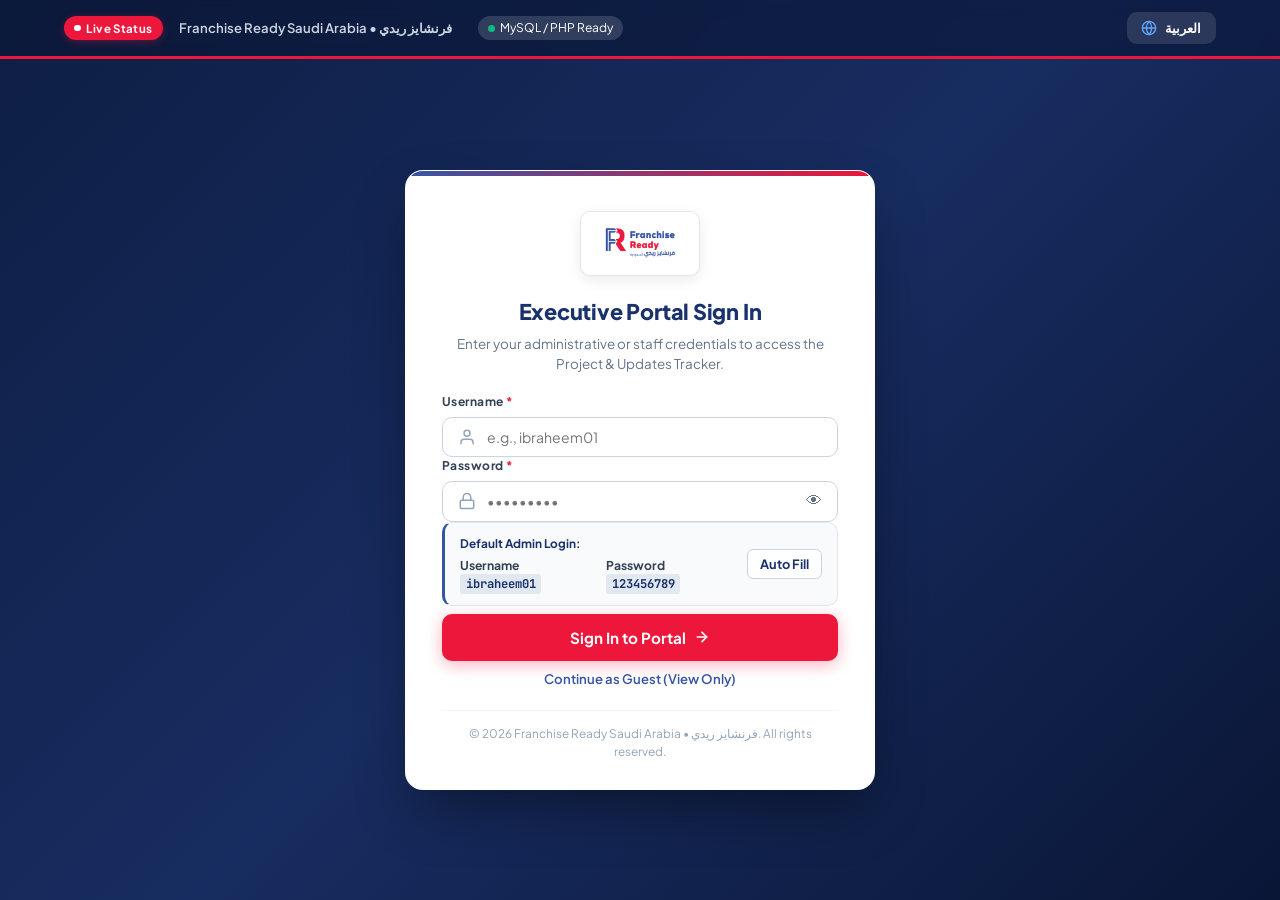
==== commit 0627d144: "newu pdates" ====
--- a/login.html
+++ b/login.html
@@ -20,6 +20,10 @@
           <span class="live-dot"></span> <span data-i18n="liveStatus">Live Status</span>
         </span>
         <span class="login-system-title" data-i18n="appSubtitle">Franchise Ready Saudi Arabia &bull; فرنشايز ريدي</span>
+        <a href="api/install.php" target="_blank" class="db-status-pill" id="dbStatusPill" style="display:inline-flex; align-items:center; gap:5px; font-size:0.75rem; background:rgba(255,255,255,0.15); padding:3px 10px; border-radius:12px; color:#fff; text-decoration:none; margin-left:10px;">
+          <span style="display:inline-block; width:7px; height:7px; border-radius:50%; background:#10b981;"></span>
+          <span id="dbStatusText">MySQL / PHP Ready</span>
+        </a>
       </div>
 
       <!-- Bilingual Language Switcher -->
@@ -122,6 +126,7 @@
   <!-- Toast Notification Container -->
   <div class="toast-container" id="toastContainer"></div>
 
+  <script src="js/api.js"></script>
   <script src="js/login.js"></script>
 </body>
 </html>
